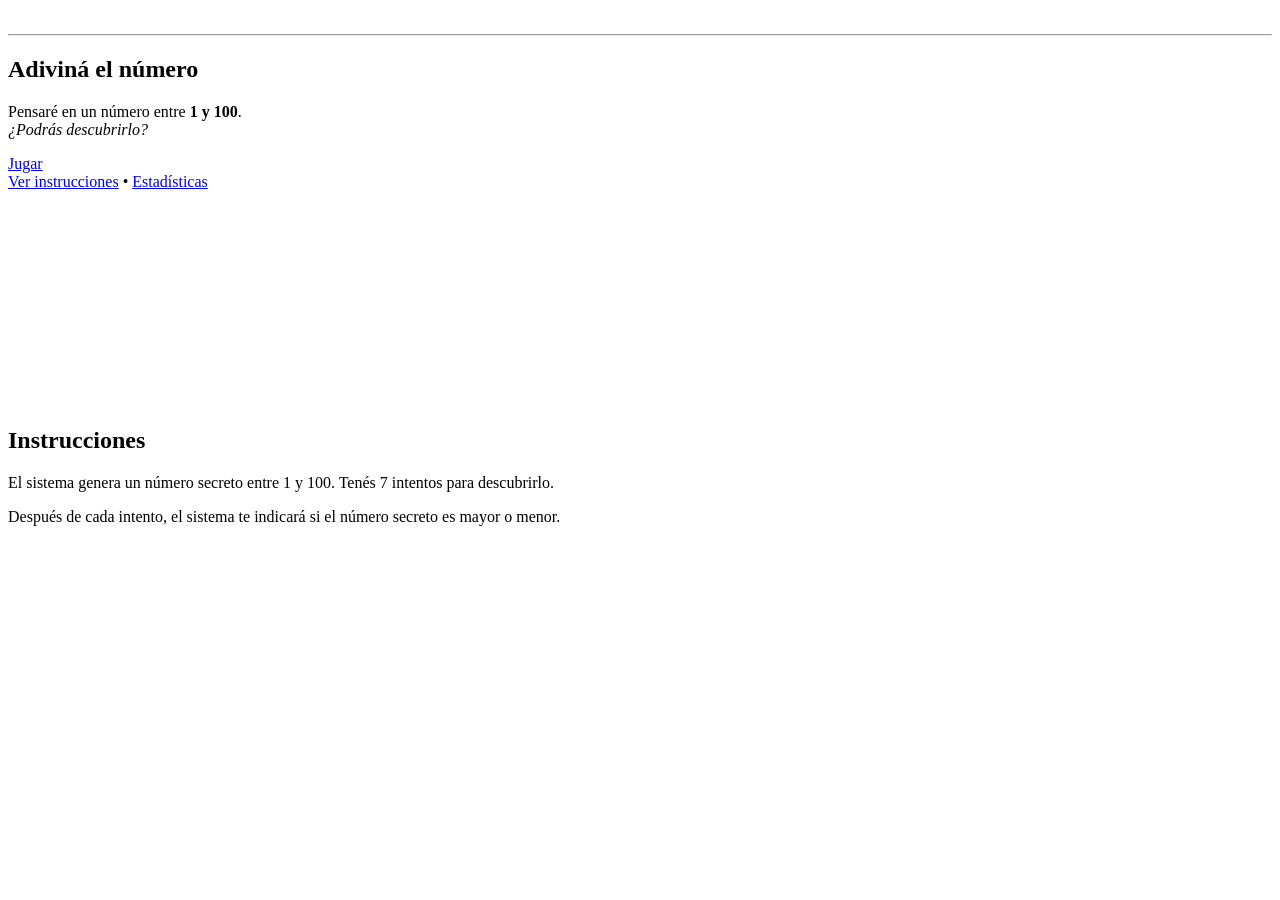
==== index.html @ c9d87445 "Agregar juego Adivina el numero Para publicar" ====
<!DOCTYPE html>
<html lang="es">

<head>
    <meta charset="UTF-8">
    <meta name="viewport" content="width=device-width, initial-scale=1.0">

    <title>Adiviná el número</title>

    <link rel="stylesheet" href="estilos.css">
</head>

<body>

    <main class="inicio">

        <section class="tarjeta" aria-labelledby="titulo-juego">

            <div class="icono" aria-hidden="true">
                <img src="numero.png" alt="">
            </div>

            <hr>

            <h1 id="titulo-juego">Adiviná el número</h1>

            <p class="descripcion">
                Pensaré en un número entre <strong>1 y 100</strong>.<br>
                <em>¿Podrás descubrirlo?</em>
            </p>

            <a href="juego.html" class="boton-principal">
                Jugar
            </a>

            <nav class="acciones-secundarias" aria-label="Opciones del juego">
                <a href="#instrucciones">Ver instrucciones</a>
                <span aria-hidden="true">•</span>
                <a href="#">Estadísticas</a>
            </nav>
<br><br>
<br><br>
<br><br>
<br><br>
<br><br>
<br><br>


           <h2 id="instrucciones">Instrucciones</h2>

            <p>
                El sistema genera un número secreto entre 1 y 100.
                Tenés 7 intentos para descubrirlo.
            </p>

            <p>
                Después de cada intento, el sistema te indicará
                si el número secreto es mayor o menor.
            </p>

        </section>

    </main>

</body>

</html>
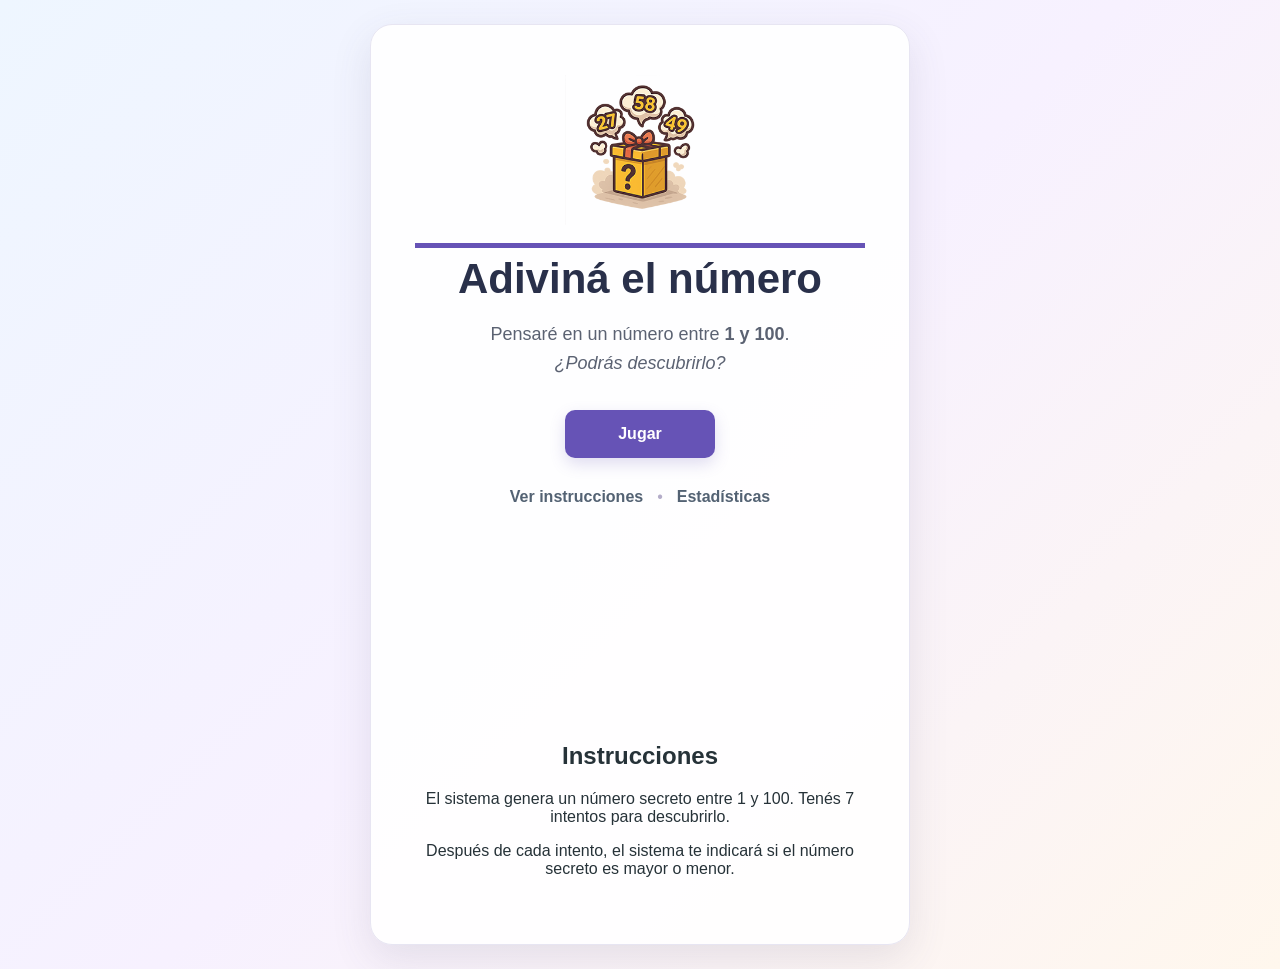
==== commit 51708ce4: "Arregle las rutas de archivos" ====
--- a/index.html
+++ b/index.html
@@ -7,7 +7,7 @@
 
     <title>Adiviná el número</title>
 
-    <link rel="stylesheet" href="estilos.css">
+    <link rel="stylesheet" href="css/estilos.css">
 </head>
 
 <body>
@@ -17,7 +17,7 @@
         <section class="tarjeta" aria-labelledby="titulo-juego">
 
             <div class="icono" aria-hidden="true">
-                <img src="numero.png" alt="">
+                <img src="img/numero.png" alt="">
             </div>
 
             <hr>
--- a/css/estilos.css
+++ b/css/estilos.css
@@ -0,0 +1,205 @@
+* {
+    box-sizing: border-box;
+}
+
+body {
+    margin: 0;
+    font-family: Arial, Helvetica, sans-serif;
+    color: #263238;
+    background: linear-gradient(135deg, #eef6ff, #f7f1ff, #fff7ed);
+}
+
+.inicio {
+    min-height: 100vh;
+    display: flex;
+    justify-content: center;
+    align-items: center;
+    padding: 24px;
+}
+
+.tarjeta {
+    width: 100%;
+    max-width: 540px;
+    padding: 50px 44px;
+    text-align: center;
+    background-color: rgba(255, 255, 255, 0.94);
+    border: 1px solid #e7e5f2;
+    border-radius: 22px;
+    box-shadow: 0 14px 40px rgba(70, 70, 110, 0.12);
+}
+
+.icono {
+    margin: 0 auto 18px;
+}
+
+.icono img {
+    width: 150px;
+    height: auto;
+    display: block;
+    margin: 0 auto;
+}
+
+.etiqueta {
+    margin: 0 0 10px;
+    color: #6b5bb5;
+    font-size: 14px;
+    font-weight: 700;
+    text-transform: uppercase;
+    letter-spacing: 1.3px;
+}
+
+h1 {
+    margin: 0 0 18px;
+    color: #29304a;
+    font-size: 42px;
+    line-height: 1.1;
+}
+
+.descripcion {
+    max-width: 400px;
+    margin: 0 auto 32px;
+    color: #5b6272;
+    font-size: 18px;
+    line-height: 1.6;
+}
+
+.boton-principal {
+    display: inline-block;
+    min-width: 150px;
+    padding: 15px 34px;
+    border-radius: 10px;
+    background-color: #6653b6;
+    color: white;
+    text-decoration: none;
+    font-weight: 700;
+    box-shadow: 0 6px 16px rgba(102, 83, 182, 0.20);
+}
+
+.boton-principal:hover,
+.boton-principal:focus {
+    background-color: #55449f;
+}
+
+.boton-principal:focus,
+.acciones-secundarias a:focus {
+    outline: 3px solid #263238;
+    outline-offset: 4px;
+}
+
+.acciones-secundarias {
+    margin-top: 30px;
+    display: flex;
+    justify-content: center;
+    align-items: center;
+    gap: 14px;
+    color: #b4adc9;
+}
+
+.acciones-secundarias a {
+    color: #536273;
+    text-decoration: none;
+    font-weight: 600;
+}
+
+.acciones-secundarias a:hover {
+    color: #6653b6;
+    text-decoration: underline;
+}
+
+@media (max-width: 600px) {
+    .tarjeta {
+        padding: 38px 24px;
+    }
+
+    h1 {
+        font-size: 34px;
+    }
+
+    .descripcion {
+        font-size: 17px;
+    }
+}
+
+.titulo-juego {
+    display: flex;
+    align-items: center;
+    justify-content: center;
+    gap: 10px;
+}
+
+.titulo-juego img {
+    width: 45px;
+    height: 45px;
+    object-fit: contain;
+}
+
+/* Quitar las flechitas del campo numérico */
+#numero::-webkit-outer-spin-button,
+#numero::-webkit-inner-spin-button {
+    -webkit-appearance: none;
+    margin: 0;
+}
+
+.entrada-juego {
+    margin: 25px 0;
+    font-size: 18px;
+}
+
+.entrada-juego input {
+    width: 90px;
+    padding: 10px;
+    margin-left: 8px;
+    font-size: 18px;
+    text-align: center;
+    border: 1px solid #b8b5c8;
+    border-radius: 8px;
+}
+
+.entrada-juego input:focus {
+    outline: 3px solid #d8d0ff;
+    border-color: #6653b6;
+}
+
+.mensaje {
+    min-height: 28px;
+    margin-top: 20px;
+    font-size: 18px;
+    font-weight: bold;
+    color: #6653b6;
+}
+
+.intentos {
+    font-size: 16px;
+    color: #536273;
+}
+
+.boton-secundario {
+    padding: 10px 20px;
+    border: 1px solid #6653b6;
+    border-radius: 8px;
+    background-color: white;
+    color: #6653b6;
+    font-weight: 600;
+    cursor: pointer;
+}
+
+.boton-secundario:hover {
+    background-color: #f1edff;
+}
+
+.volver {
+    color: #536273;
+    text-decoration: none;
+    font-weight: 600;
+}
+
+.volver:hover {
+    color: #6653b6;
+    text-decoration: underline;
+}
+
+hr {
+    border: none;
+    height: 5px;
+    background-color: #6653b6
+}
